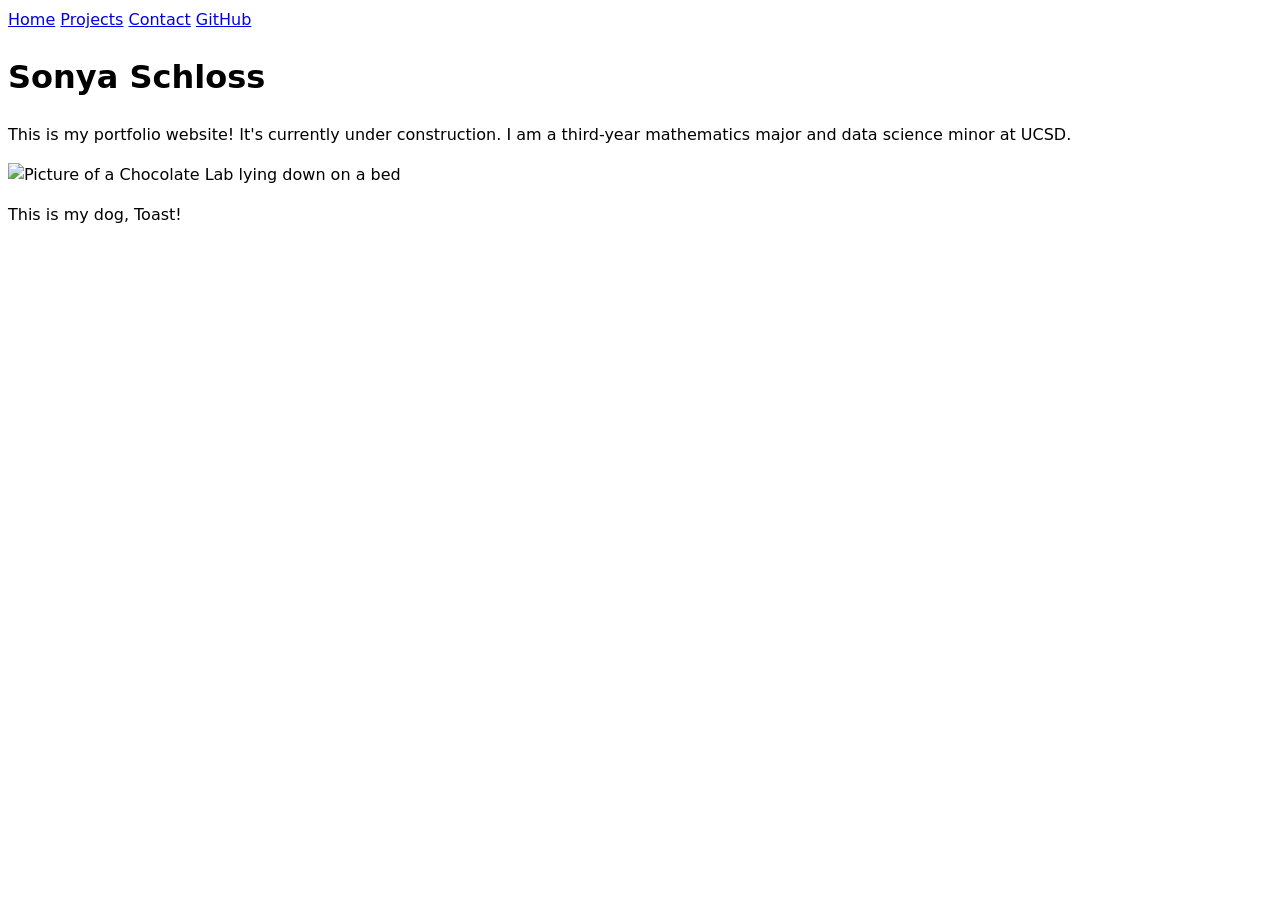
==== index.html @ ab15945f "Add project and contact pages" ====
<!DOCTYPE html>
<html lang="en">
<head>
    <meta charset="UTF-8">
    <meta name="viewport" content="width=device-width, initial-scale=1.0">
    <title>SONYA_SCHLOSS: Personal site and portfolio</title>
    <link rel="stylesheet" href="style.css">
</head>
<body>
    <nav>
        <a href="index.html">Home</a>
        <a href="projects/index.html">Projects</a>
        <a href="contact/index.html">Contact</a>
        <a href="https://github.com/soschloss">GitHub</a>
    </nav>
    <h1>Sonya Schloss</h1>
    <p>This is my portfolio website! It's currently under construction. I am a third-year mathematics major and data science minor at UCSD.</p>
    <img src="images/toast_pic.jpeg" alt="Picture of a Chocolate Lab lying down on a bed">
    <p>This is my dog, Toast!</p>
</body>
</html>
---- style.css ----
body {
  /* Set line height to 1.5 times the font size
	   and use the OS’s UI font as the website font
	 */
  font: 100%/1.5 system-ui;
}
img {
  max-width: 40%;
  height: auto;
}
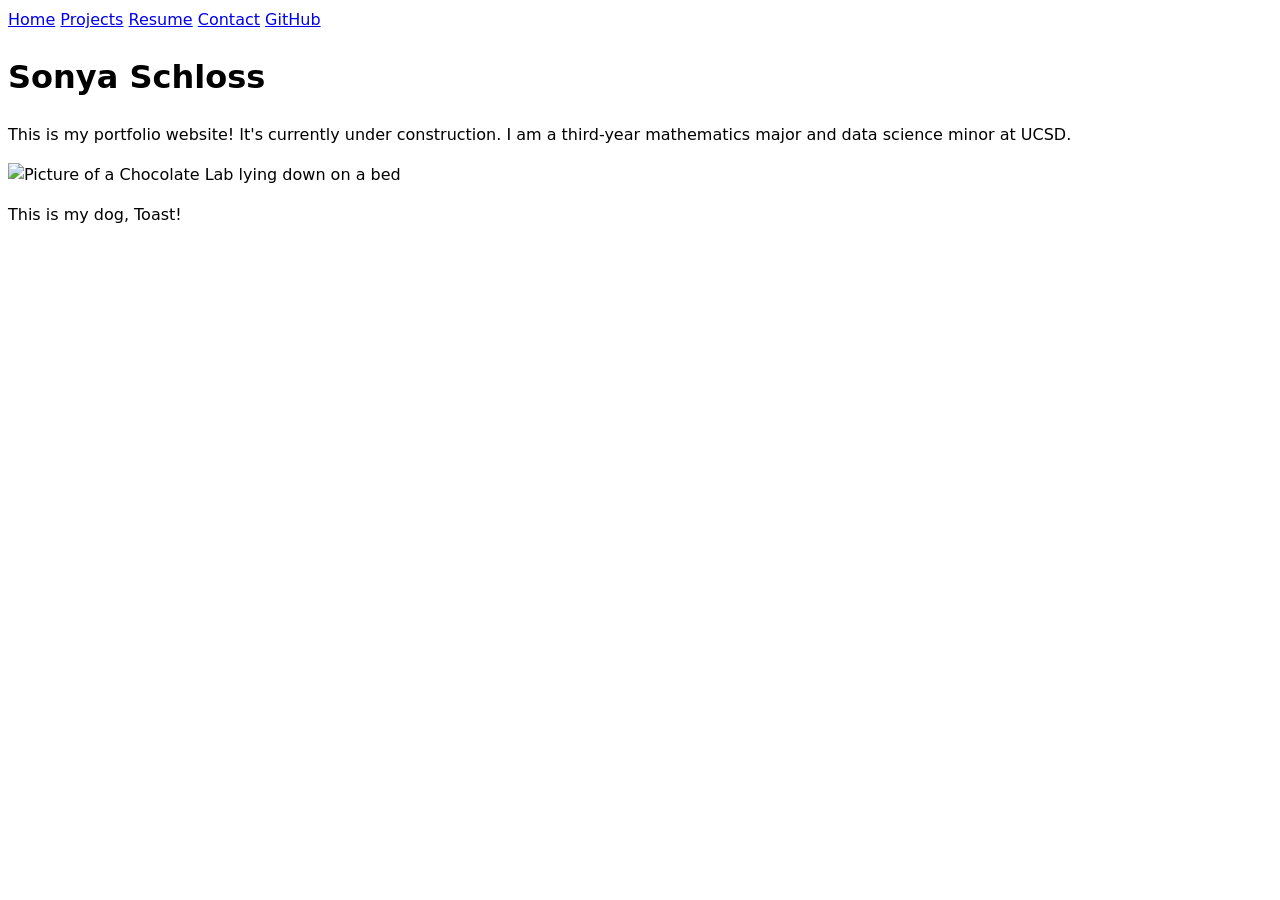
==== commit 1441ed90: "Add resume page" ====
--- a/index.html
+++ b/index.html
@@ -10,8 +10,9 @@
     <nav>
         <a href="index.html">Home</a>
         <a href="projects/index.html">Projects</a>
+        <a href="resume/index.html">Resume</a>
         <a href="contact/index.html">Contact</a>
-        <a href="https://github.com/soschloss">GitHub</a>
+        <a href="https://github.com/soschloss" target="_blank">GitHub</a>
     </nav>
     <h1>Sonya Schloss</h1>
     <p>This is my portfolio website! It's currently under construction. I am a third-year mathematics major and data science minor at UCSD.</p>
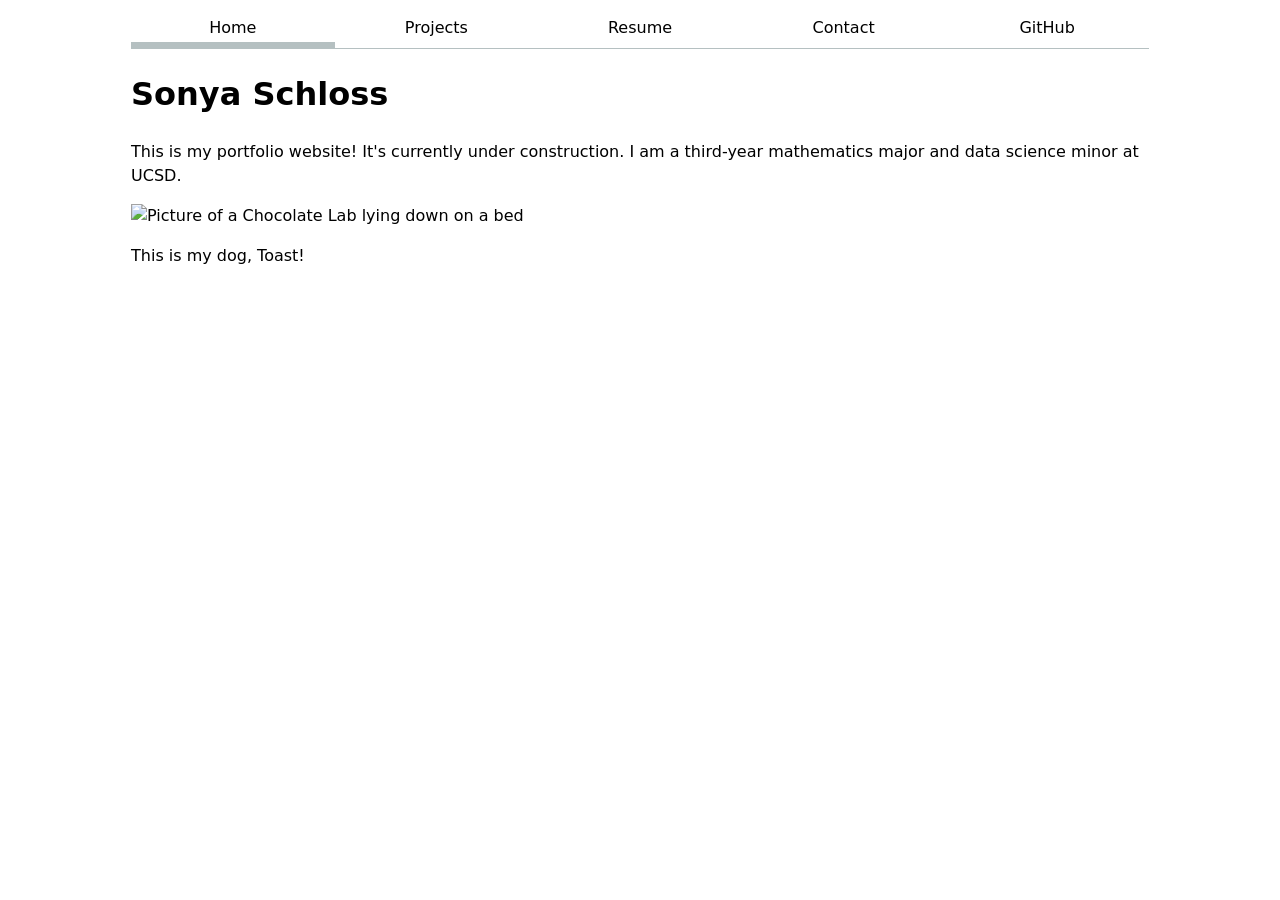
==== commit 185d69aa: "Add width and contact page styling" ====
--- a/index.html
+++ b/index.html
@@ -8,7 +8,7 @@
 </head>
 <body>
     <nav>
-        <a href="index.html">Home</a>
+        <a href="index.html" class="current">Home</a>
         <a href="projects/index.html">Projects</a>
         <a href="resume/index.html">Resume</a>
         <a href="contact/index.html">Contact</a>
--- a/style.css
+++ b/style.css
@@ -1,10 +1,57 @@
+:root {
+  --color-accent: oklch(0.5233 0.2528 324);
+  accent-color: var(--color-accent);
+}
 body {
   /* Set line height to 1.5 times the font size
 	   and use the OS’s UI font as the website font
 	 */
   font: 100%/1.5 system-ui;
+  max-width: 70em;
+  margin-inline: max(1.5em, (100% - 100ch) / 2);
 }
 img {
   max-width: 40%;
   height: auto;
-}+}
+/* Nav styling */
+nav {
+  display: flex;
+  align-items: center;
+  justify-content: flex-end;
+  margin-bottom: 1em;
+  border-bottom: 1px solid oklch(80% 3% 200);
+}
+nav a {
+  flex: 1;
+  text-decoration: none;
+  color: inherit;
+  text-align: center;
+  padding: 0.5em;
+}
+nav a.current {
+  border-bottom: 0.4em solid oklch(80% 3% 200);
+  padding-bottom: 0.1em;
+}
+nav a:hover {
+  background-color: oklch(from var(--color-accent) 95% 5% h);
+  border-bottom: 0.4em solid var(--color-accent);
+  padding-bottom: 0.1em;
+}
+/* Contact form styling */
+input, textarea, button {
+    font: inherit;
+}
+form {
+  display: grid;
+  grid-template-columns: auto 1fr;
+  gap: 0.7em;
+  label {
+    display: grid;
+    grid-template-columns: subgrid;
+    grid-column: 1 / -1;
+  }
+  button {
+    grid-column: 1 / -1;
+  }
+}
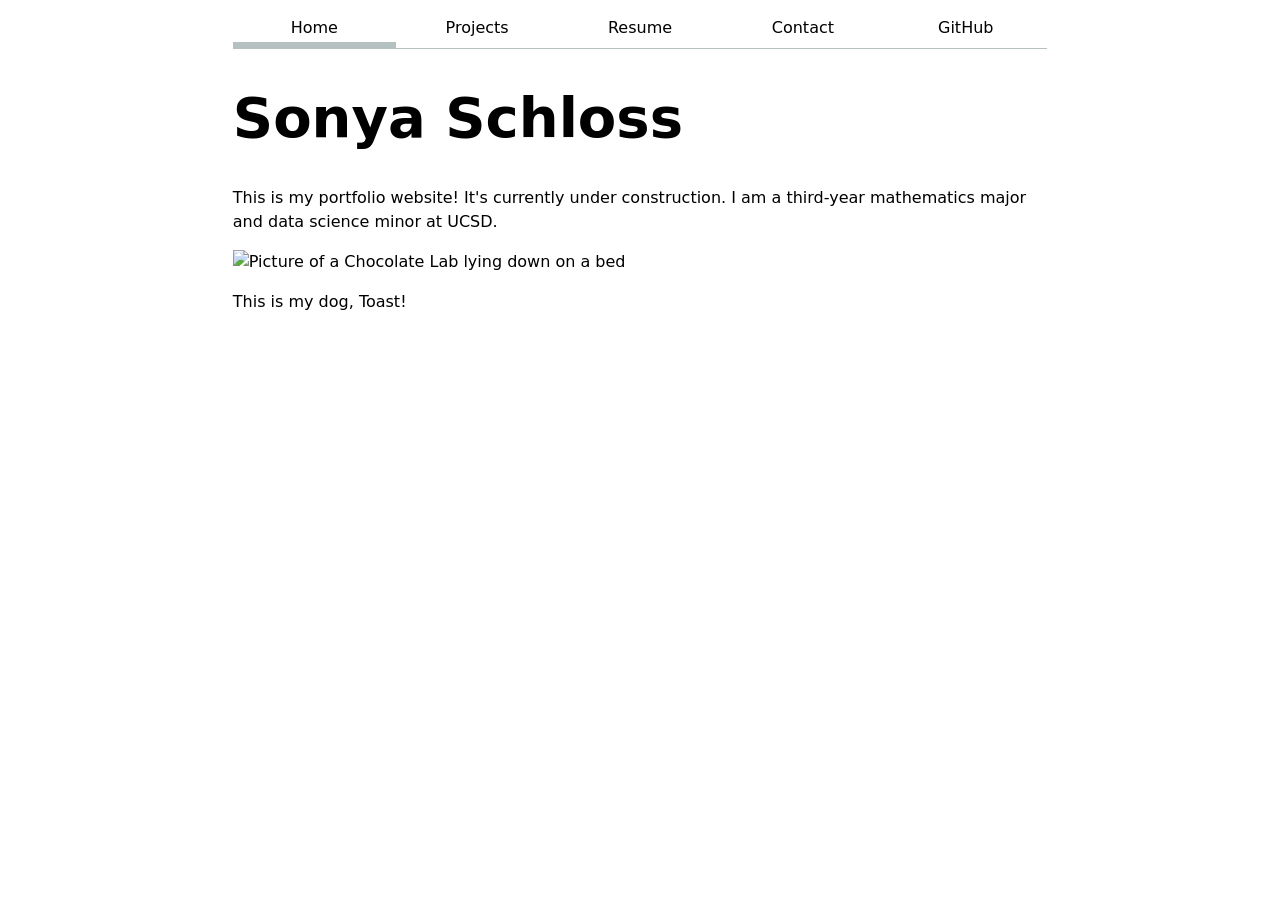
==== commit 83e968a0: "Add project and resume page styling" ====
--- a/index.html
+++ b/index.html
@@ -16,7 +16,7 @@
     </nav>
     <h1>Sonya Schloss</h1>
     <p>This is my portfolio website! It's currently under construction. I am a third-year mathematics major and data science minor at UCSD.</p>
-    <img src="images/toast_pic.jpeg" alt="Picture of a Chocolate Lab lying down on a bed">
+    <img src="images/toast_pic.jpeg" alt="Picture of a Chocolate Lab lying down on a bed" class="home-pic">
     <p>This is my dog, Toast!</p>
 </body>
 </html>
--- a/style.css
+++ b/style.css
@@ -1,5 +1,5 @@
 :root {
-  --color-accent: oklch(0.5233 0.2528 324);
+  --color-accent: oklch(0.5559 0.2343 145.06);
   accent-color: var(--color-accent);
 }
 body {
@@ -7,12 +7,19 @@
 	   and use the OS’s UI font as the website font
 	 */
   font: 100%/1.5 system-ui;
-  max-width: 70em;
-  margin-inline: max(1.5em, (100% - 100ch) / 2);
+  max-width: 80ch;
+  margin-inline: max(1.5em, (100% - 80ch) / 2);
 }
-img {
-  max-width: 40%;
+img.home-pic {
+  max-width: 50%;
   height: auto;
+}
+h1 {
+  font-size: 350%;
+}
+h1, h2, h3, h4, h5, h6 {
+  line-height: 1.1;
+  text-wrap: balance;
 }
 /* Nav styling */
 nav {
@@ -55,3 +62,81 @@
     grid-column: 1 / -1;
   }
 }
+/* Projects page styling */
+.projects {
+  display: grid;
+  grid-template-columns: repeat(auto-fill, minmax(15em, 1fr));
+  gap: 0.7em clamp(0.5em, 2vw, 1em);
+}
+.projects article {
+  display: grid;
+  grid-template-rows: subgrid;
+  grid-row: span 3;
+}
+.projects h2 {
+  margin: 0;
+}
+.projects p {
+  margin-top: 0;
+}
+/* Resume page styling */
+/* section h2 {
+  margin-bottom: 0;
+} */
+/* section ul{
+  margin-top: 0.3em;
+} */
+section p:has(+ ul) {
+  margin-bottom: 0;
+}
+
+ /* Resume styling */
+.resume {
+  display: grid;
+  grid-template-columns: 15ch 1fr;
+  gap: 0.5em 2em;
+  padding-block: 1em;
+  border-top: 1px solid oklch(80% 3% 200);
+
+  h2 {
+    color: var(--color-accent);
+    font-size: 1em;
+    text-transform: uppercase;
+    letter-spacing: 0.05em;
+    margin: 0;
+    align-self: start;
+  }
+
+  ul {
+    margin-block: 0.25em 0.5em;
+    padding-left: 1.2em;
+  }
+
+  li {
+    margin-block: 0.25em;
+  }
+
+  p {
+    margin-top: 0;
+  }
+}
+
+.resume.first {
+  border-top: none;
+  display: block;
+
+  h2 {
+    color: var(--color-accent);
+    font-size: 2em;
+    text-transform: none;
+    letter-spacing: normal;
+    margin-bottom: 0.25em;
+  }
+  p {
+    display: flex;
+    flex-wrap: wrap;
+    gap: 0.5em 1.5em;
+    font-size: 0.9em;
+    margin-top: 0;
+  }
+}
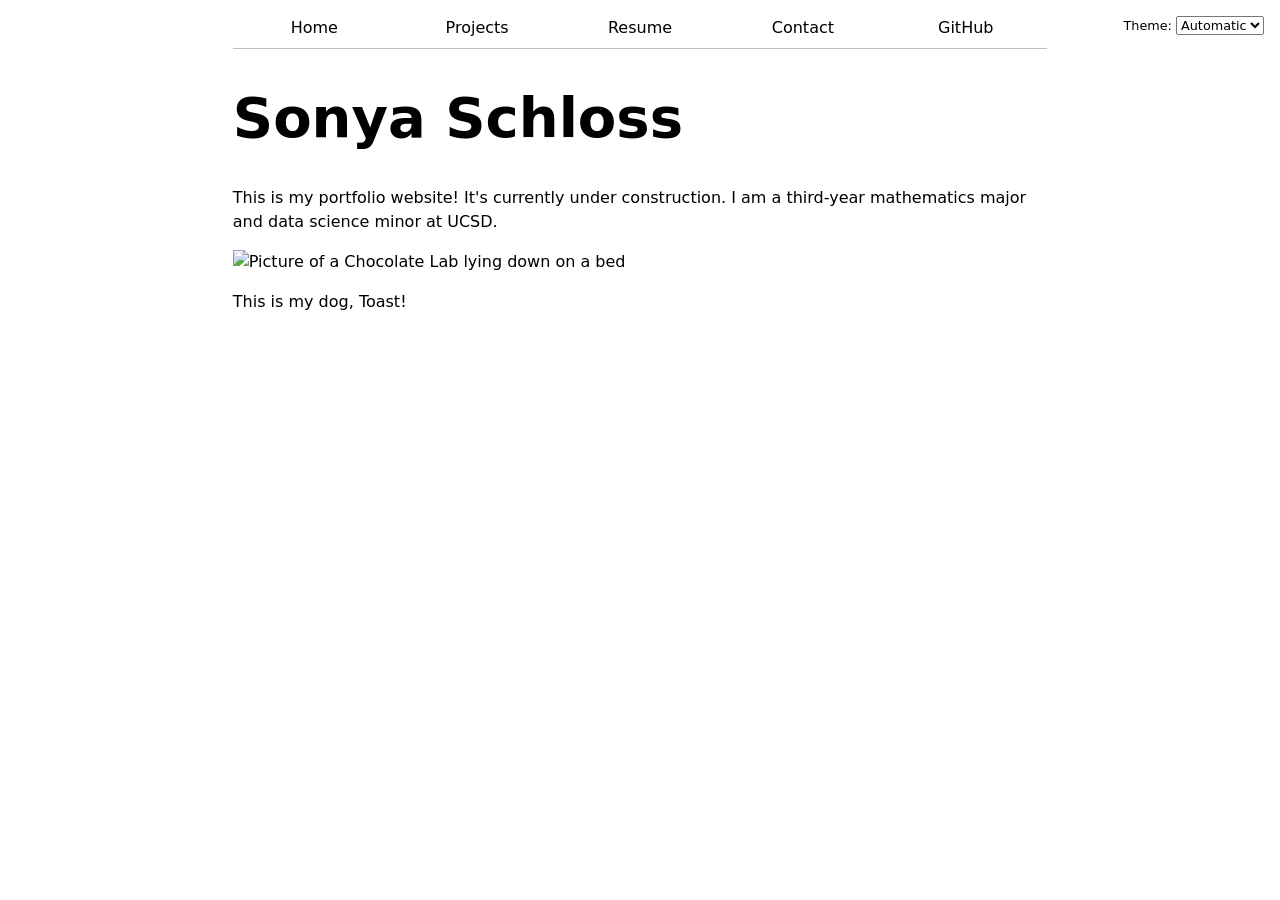
==== commit 5a96a71b: "Add js and dark mode" ====
--- a/index.html
+++ b/index.html
@@ -5,15 +5,16 @@
     <meta name="viewport" content="width=device-width, initial-scale=1.0">
     <title>SONYA_SCHLOSS: Personal site and portfolio</title>
     <link rel="stylesheet" href="style.css">
+    <script type="module" src="./global.js"></script>
 </head>
 <body>
-    <nav>
-        <a href="index.html" class="current">Home</a>
+    <!-- <nav>
+        <a href="index.html">Home</a>
         <a href="projects/index.html">Projects</a>
         <a href="resume/index.html">Resume</a>
         <a href="contact/index.html">Contact</a>
         <a href="https://github.com/soschloss" target="_blank">GitHub</a>
-    </nav>
+    </nav> -->
     <h1>Sonya Schloss</h1>
     <p>This is my portfolio website! It's currently under construction. I am a third-year mathematics major and data science minor at UCSD.</p>
     <img src="images/toast_pic.jpeg" alt="Picture of a Chocolate Lab lying down on a bed" class="home-pic">
--- a/style.css
+++ b/style.css
@@ -1,6 +1,7 @@
 :root {
   --color-accent: oklch(0.5559 0.2343 145.06);
   accent-color: var(--color-accent);
+  color-scheme: light dark;
 }
 body {
   /* Set line height to 1.5 times the font size
@@ -23,11 +24,12 @@
 }
 /* Nav styling */
 nav {
+  --border-color: oklch(50% 10% 200 / 40%);
   display: flex;
   align-items: center;
   justify-content: flex-end;
   margin-bottom: 1em;
-  border-bottom: 1px solid oklch(80% 3% 200);
+  border-bottom: 1px solid var(--border-color);
 }
 nav a {
   flex: 1;
@@ -37,16 +39,16 @@
   padding: 0.5em;
 }
 nav a.current {
-  border-bottom: 0.4em solid oklch(80% 3% 200);
+  border-bottom: 0.4em solid var(--border-color);
   padding-bottom: 0.1em;
 }
 nav a:hover {
-  background-color: oklch(from var(--color-accent) 95% 5% h);
+  background-color: color-mix(in oklch, var(--color-accent), canvas 85%);
   border-bottom: 0.4em solid var(--color-accent);
   padding-bottom: 0.1em;
 }
 /* Contact form styling */
-input, textarea, button {
+input, textarea, button, select {
     font: inherit;
 }
 form {
@@ -139,4 +141,12 @@
     font-size: 0.9em;
     margin-top: 0;
   }
+}
+/* Light/dark mode toggle styling */
+label.color-scheme {
+  position: absolute;
+  top: 1rem;
+  right: 1rem;
+  font-size: 80%;
+  font-family: inherit;
 }
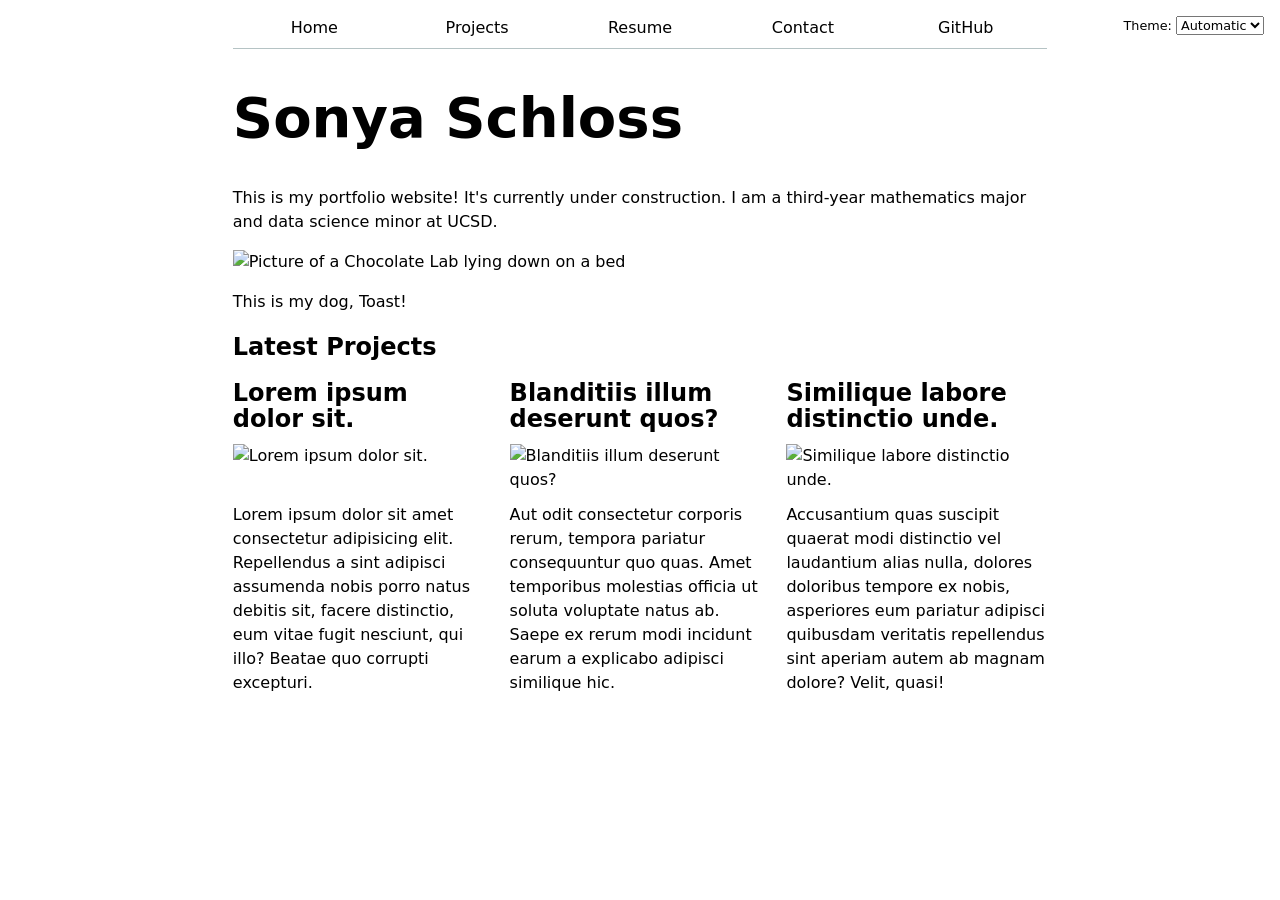
==== commit cab843b6: "Add project content from projects.json" ====
--- a/index.html
+++ b/index.html
@@ -6,6 +6,7 @@
     <title>SONYA_SCHLOSS: Personal site and portfolio</title>
     <link rel="stylesheet" href="style.css">
     <script type="module" src="./global.js"></script>
+    <script src="index.js" type="module" defer></script>
 </head>
 <body>
     <!-- <nav>
@@ -19,5 +20,9 @@
     <p>This is my portfolio website! It's currently under construction. I am a third-year mathematics major and data science minor at UCSD.</p>
     <img src="images/toast_pic.jpeg" alt="Picture of a Chocolate Lab lying down on a bed" class="home-pic">
     <p>This is my dog, Toast!</p>
+    <h2>Latest Projects</h2>
+    <div class="projects">
+         <!-- Dynamically added content will appear here -->
+    </div>
 </body>
 </html>
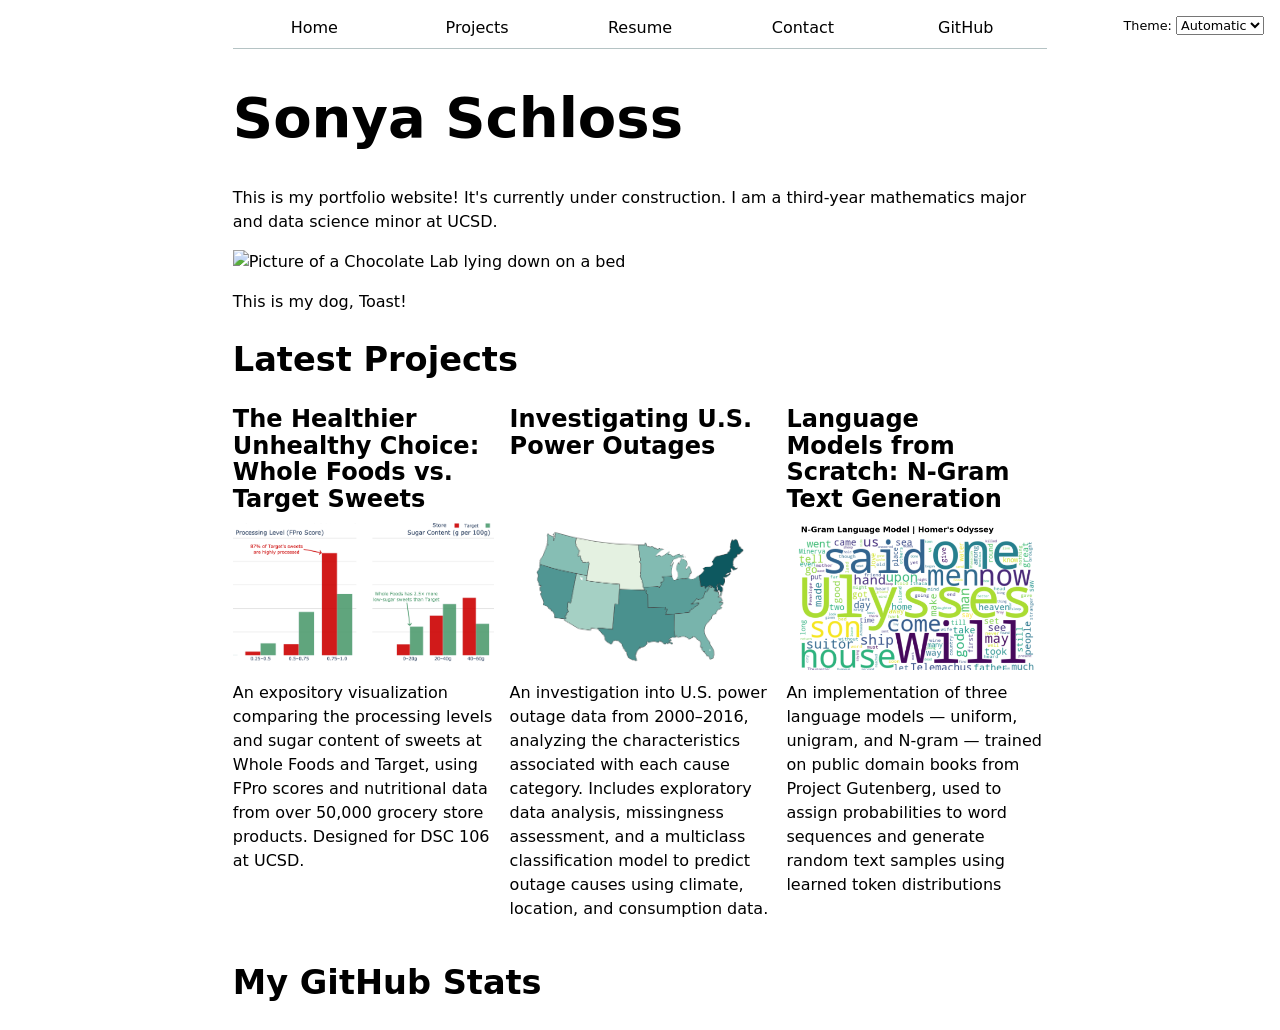
==== commit c7f4d7b9: "Add recent projects and github stats to homepage, update projects page" ====
--- a/index.html
+++ b/index.html
@@ -20,9 +20,13 @@
     <p>This is my portfolio website! It's currently under construction. I am a third-year mathematics major and data science minor at UCSD.</p>
     <img src="images/toast_pic.jpeg" alt="Picture of a Chocolate Lab lying down on a bed" class="home-pic">
     <p>This is my dog, Toast!</p>
-    <h2>Latest Projects</h2>
+    <h2 class="subtitle">Latest Projects</h2>
     <div class="projects">
          <!-- Dynamically added content will appear here -->
     </div>
+    <h2 class="subtitle">My GitHub Stats</h2>
+    <div id="profile-stats">
+        <!-- GitHub stats will be loaded here -->
+    </div>
 </body>
 </html>
--- a/style.css
+++ b/style.css
@@ -21,6 +21,9 @@
 h1, h2, h3, h4, h5, h6 {
   line-height: 1.1;
   text-wrap: balance;
+}
+h2.subtitle {
+  font-size: 210%;
 }
 /* Nav styling */
 nav {
@@ -80,6 +83,11 @@
 }
 .projects p {
   margin-top: 0;
+}
+.projects img {
+  width: 100%;
+  aspect-ratio: 16 / 9;
+  object-fit: cover;
 }
 /* Resume page styling */
 /* section h2 {
@@ -149,4 +157,21 @@
   right: 1rem;
   font-size: 80%;
   font-family: inherit;
+}
+
+/* Github stats styling */
+#profile-stats dl {
+  display: grid;
+  grid-template-columns: repeat(4, 1fr);
+}
+
+#profile-stats dt {
+  grid-row: 1;
+  font-size: 1.2em;
+}
+
+#profile-stats dd {
+  grid-row: 2;
+  margin: 0;
+  font-size: 1.5em;
 }
